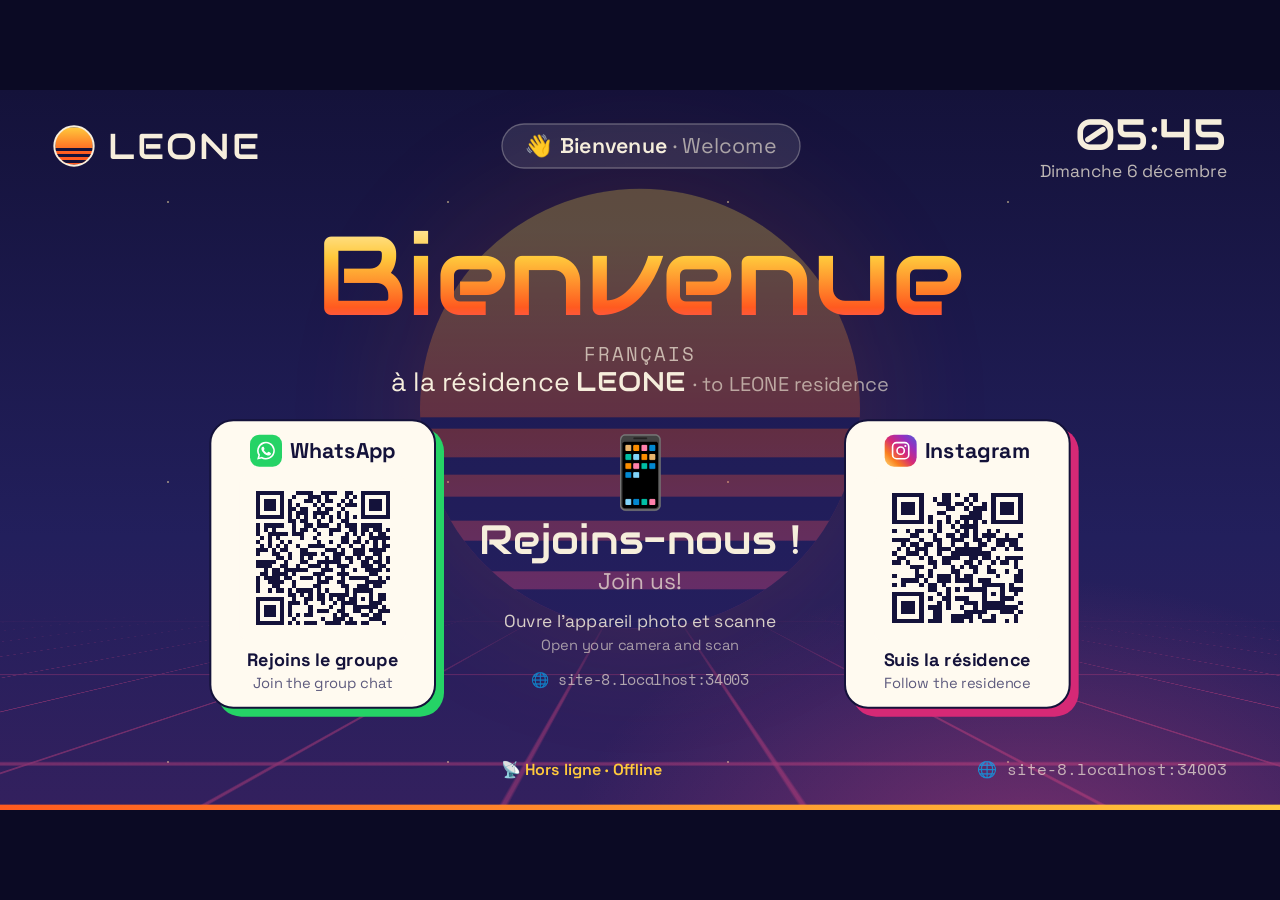
==== tv.html @ 8ae6a583 "Écran TV de la salle commune : carrousel d'infos (tv.html, #/tv) - Carrousel plein écran 1920×1080 m" ====
<!doctype html>
<html lang="fr">
<head>
  <meta charset="utf-8">
  <meta name="viewport" content="width=device-width, initial-scale=1">
  <meta http-equiv="Content-Security-Policy" content="default-src 'self'; script-src 'self'; style-src 'self' 'unsafe-inline'; font-src 'self'; img-src 'self' data: blob: https://*.supabase.co; connect-src 'self' https://*.supabase.co; base-uri 'none'; form-action 'none'; object-src 'none'">
  <meta name="referrer" content="no-referrer">
  <meta name="robots" content="noindex">
  <title>LEONE · TV</title>
  <meta name="theme-color" content="#14123a">
  <link rel="icon" href="data:image/svg+xml,<svg xmlns='http://www.w3.org/2000/svg' viewBox='0 0 64 64'><defs><linearGradient id='g' x1='0' y1='0' x2='0' y2='1'><stop offset='0' stop-color='%23ffd23f'/><stop offset='1' stop-color='%23ff4f1f'/></linearGradient></defs><circle cx='32' cy='32' r='30' fill='url(%23g)'/><rect x='0' y='36' width='64' height='4' fill='%2314123a'/><rect x='0' y='46' width='64' height='5' fill='%2314123a'/></svg>">
  <link rel="stylesheet" href="css/fonts.css">
  <link rel="stylesheet" href="css/tv.css">
</head>
<body class="tv">
  <!-- Écran « carrousel d'infos » pour la TV de la salle commune.
       Plein écran 1920×1080, mis à l'échelle de l'écran, sans menu ni clic.
       Télécommande : ◀ ▶ diapo précédente / suivante, OK = pause. -->
  <div class="tv-stage" id="stage">
    <div class="tv-sky" aria-hidden="true">
      <div class="tv-stars"></div>
      <div class="tv-sun"><i></i><i></i><i></i><i></i><i></i></div>
      <div class="tv-floor"><div class="tv-grid"></div></div>
    </div>

    <header class="tv-top">
      <div class="tv-logo"><span class="tv-logo-sun" aria-hidden="true"></span><span class="tv-logo-word">LEONE</span></div>
      <div class="tv-chip" id="tvChip"></div>
      <div class="tv-clock"><strong id="tvTime">--:--</strong><span id="tvDate"></span></div>
    </header>

    <main class="tv-slides" id="slides"></main>

    <footer class="tv-bottom">
      <div class="tv-dots" id="tvDots"></div>
      <div class="tv-status" id="tvStatus"></div>
      <div class="tv-url" id="tvUrl"></div>
    </footer>
    <div class="tv-progress" aria-hidden="true"><i id="tvProgress"></i></div>
  </div>

  <script src="js/config.js"></script>
  <script src="js/store.js"></script>
  <script src="js/qr.js"></script>
  <script src="js/tv.js"></script>
</body>
</html>
---- css/fonts.css ----
/* Polices hébergées sur le site (aucun appel à Google) — licence SIL OFL 1.1, voir fonts/LICENSE-*.txt */
@font-face {
  font-family: 'Audiowide';
  font-style: normal;
  font-display: swap;
  font-weight: 400;
  src: url(../fonts/audiowide-latin-ext-400-normal.woff2) format('woff2');
  unicode-range: U+0100-02BA,U+02BD-02C5,U+02C7-02CC,U+02CE-02D7,U+02DD-02FF,U+0304,U+0308,U+0329,U+1D00-1DBF,U+1E00-1E9F,U+1EF2-1EFF,U+2020,U+20A0-20AB,U+20AD-20C0,U+2113,U+2C60-2C7F,U+A720-A7FF;
}
@font-face {
  font-family: 'Audiowide';
  font-style: normal;
  font-display: swap;
  font-weight: 400;
  src: url(../fonts/audiowide-latin-400-normal.woff2) format('woff2');
  unicode-range: U+0000-00FF,U+0131,U+0152-0153,U+02BB-02BC,U+02C6,U+02DA,U+02DC,U+0304,U+0308,U+0329,U+2000-206F,U+20AC,U+2122,U+2191,U+2193,U+2212,U+2215,U+FEFF,U+FFFD;
}
@font-face {
  font-family: 'Space Grotesk';
  font-style: normal;
  font-display: swap;
  font-weight: 400;
  src: url(../fonts/space-grotesk-vietnamese-400-normal.woff2) format('woff2');
  unicode-range: U+0102-0103,U+0110-0111,U+0128-0129,U+0168-0169,U+01A0-01A1,U+01AF-01B0,U+0300-0301,U+0303-0304,U+0308-0309,U+0323,U+0329,U+1EA0-1EF9,U+20AB;
}
@font-face {
  font-family: 'Space Grotesk';
  font-style: normal;
  font-display: swap;
  font-weight: 400;
  src: url(../fonts/space-grotesk-latin-ext-400-normal.woff2) format('woff2');
  unicode-range: U+0100-02BA,U+02BD-02C5,U+02C7-02CC,U+02CE-02D7,U+02DD-02FF,U+0304,U+0308,U+0329,U+1D00-1DBF,U+1E00-1E9F,U+1EF2-1EFF,U+2020,U+20A0-20AB,U+20AD-20C0,U+2113,U+2C60-2C7F,U+A720-A7FF;
}
@font-face {
  font-family: 'Space Grotesk';
  font-style: normal;
  font-display: swap;
  font-weight: 400;
  src: url(../fonts/space-grotesk-latin-400-normal.woff2) format('woff2');
  unicode-range: U+0000-00FF,U+0131,U+0152-0153,U+02BB-02BC,U+02C6,U+02DA,U+02DC,U+0304,U+0308,U+0329,U+2000-206F,U+20AC,U+2122,U+2191,U+2193,U+2212,U+2215,U+FEFF,U+FFFD;
}
@font-face {
  font-family: 'Space Grotesk';
  font-style: normal;
  font-display: swap;
  font-weight: 500;
  src: url(../fonts/space-grotesk-vietnamese-500-normal.woff2) format('woff2');
  unicode-range: U+0102-0103,U+0110-0111,U+0128-0129,U+0168-0169,U+01A0-01A1,U+01AF-01B0,U+0300-0301,U+0303-0304,U+0308-0309,U+0323,U+0329,U+1EA0-1EF9,U+20AB;
}
@font-face {
  font-family: 'Space Grotesk';
  font-style: normal;
  font-display: swap;
  font-weight: 500;
  src: url(../fonts/space-grotesk-latin-ext-500-normal.woff2) format('woff2');
  unicode-range: U+0100-02BA,U+02BD-02C5,U+02C7-02CC,U+02CE-02D7,U+02DD-02FF,U+0304,U+0308,U+0329,U+1D00-1DBF,U+1E00-1E9F,U+1EF2-1EFF,U+2020,U+20A0-20AB,U+20AD-20C0,U+2113,U+2C60-2C7F,U+A720-A7FF;
}
@font-face {
  font-family: 'Space Grotesk';
  font-style: normal;
  font-display: swap;
  font-weight: 500;
  src: url(../fonts/space-grotesk-latin-500-normal.woff2) format('woff2');
  unicode-range: U+0000-00FF,U+0131,U+0152-0153,U+02BB-02BC,U+02C6,U+02DA,U+02DC,U+0304,U+0308,U+0329,U+2000-206F,U+20AC,U+2122,U+2191,U+2193,U+2212,U+2215,U+FEFF,U+FFFD;
}
@font-face {
  font-family: 'Space Grotesk';
  font-style: normal;
  font-display: swap;
  font-weight: 600;
  src: url(../fonts/space-grotesk-vietnamese-600-normal.woff2) format('woff2');
  unicode-range: U+0102-0103,U+0110-0111,U+0128-0129,U+0168-0169,U+01A0-01A1,U+01AF-01B0,U+0300-0301,U+0303-0304,U+0308-0309,U+0323,U+0329,U+1EA0-1EF9,U+20AB;
}
@font-face {
  font-family: 'Space Grotesk';
  font-style: normal;
  font-display: swap;
  font-weight: 600;
  src: url(../fonts/space-grotesk-latin-ext-600-normal.woff2) format('woff2');
  unicode-range: U+0100-02BA,U+02BD-02C5,U+02C7-02CC,U+02CE-02D7,U+02DD-02FF,U+0304,U+0308,U+0329,U+1D00-1DBF,U+1E00-1E9F,U+1EF2-1EFF,U+2020,U+20A0-20AB,U+20AD-20C0,U+2113,U+2C60-2C7F,U+A720-A7FF;
}
@font-face {
  font-family: 'Space Grotesk';
  font-style: normal;
  font-display: swap;
  font-weight: 600;
  src: url(../fonts/space-grotesk-latin-600-normal.woff2) format('woff2');
  unicode-range: U+0000-00FF,U+0131,U+0152-0153,U+02BB-02BC,U+02C6,U+02DA,U+02DC,U+0304,U+0308,U+0329,U+2000-206F,U+20AC,U+2122,U+2191,U+2193,U+2212,U+2215,U+FEFF,U+FFFD;
}
@font-face {
  font-family: 'Space Grotesk';
  font-style: normal;
  font-display: swap;
  font-weight: 700;
  src: url(../fonts/space-grotesk-vietnamese-700-normal.woff2) format('woff2');
  unicode-range: U+0102-0103,U+0110-0111,U+0128-0129,U+0168-0169,U+01A0-01A1,U+01AF-01B0,U+0300-0301,U+0303-0304,U+0308-0309,U+0323,U+0329,U+1EA0-1EF9,U+20AB;
}
@font-face {
  font-family: 'Space Grotesk';
  font-style: normal;
  font-display: swap;
  font-weight: 700;
  src: url(../fonts/space-grotesk-latin-ext-700-normal.woff2) format('woff2');
  unicode-range: U+0100-02BA,U+02BD-02C5,U+02C7-02CC,U+02CE-02D7,U+02DD-02FF,U+0304,U+0308,U+0329,U+1D00-1DBF,U+1E00-1E9F,U+1EF2-1EFF,U+2020,U+20A0-20AB,U+20AD-20C0,U+2113,U+2C60-2C7F,U+A720-A7FF;
}
@font-face {
  font-family: 'Space Grotesk';
  font-style: normal;
  font-display: swap;
  font-weight: 700;
  src: url(../fonts/space-grotesk-latin-700-normal.woff2) format('woff2');
  unicode-range: U+0000-00FF,U+0131,U+0152-0153,U+02BB-02BC,U+02C6,U+02DA,U+02DC,U+0304,U+0308,U+0329,U+2000-206F,U+20AC,U+2122,U+2191,U+2193,U+2212,U+2215,U+FEFF,U+FFFD;
}
@font-face {
  font-family: 'Space Mono';
  font-style: normal;
  font-display: swap;
  font-weight: 400;
  src: url(../fonts/space-mono-vietnamese-400-normal.woff2) format('woff2');
  unicode-range: U+0102-0103,U+0110-0111,U+0128-0129,U+0168-0169,U+01A0-01A1,U+01AF-01B0,U+0300-0301,U+0303-0304,U+0308-0309,U+0323,U+0329,U+1EA0-1EF9,U+20AB;
}
@font-face {
  font-family: 'Space Mono';
  font-style: normal;
  font-display: swap;
  font-weight: 400;
  src: url(../fonts/space-mono-latin-ext-400-normal.woff2) format('woff2');
  unicode-range: U+0100-02BA,U+02BD-02C5,U+02C7-02CC,U+02CE-02D7,U+02DD-02FF,U+0304,U+0308,U+0329,U+1D00-1DBF,U+1E00-1E9F,U+1EF2-1EFF,U+2020,U+20A0-20AB,U+20AD-20C0,U+2113,U+2C60-2C7F,U+A720-A7FF;
}
@font-face {
  font-family: 'Space Mono';
  font-style: normal;
  font-display: swap;
  font-weight: 400;
  src: url(../fonts/space-mono-latin-400-normal.woff2) format('woff2');
  unicode-range: U+0000-00FF,U+0131,U+0152-0153,U+02BB-02BC,U+02C6,U+02DA,U+02DC,U+0304,U+0308,U+0329,U+2000-206F,U+20AC,U+2122,U+2191,U+2193,U+2212,U+2215,U+FEFF,U+FFFD;
}
@font-face {
  font-family: 'Space Mono';
  font-style: normal;
  font-display: swap;
  font-weight: 700;
  src: url(../fonts/space-mono-vietnamese-700-normal.woff2) format('woff2');
  unicode-range: U+0102-0103,U+0110-0111,U+0128-0129,U+0168-0169,U+01A0-01A1,U+01AF-01B0,U+0300-0301,U+0303-0304,U+0308-0309,U+0323,U+0329,U+1EA0-1EF9,U+20AB;
}
@font-face {
  font-family: 'Space Mono';
  font-style: normal;
  font-display: swap;
  font-weight: 700;
  src: url(../fonts/space-mono-latin-ext-700-normal.woff2) format('woff2');
  unicode-range: U+0100-02BA,U+02BD-02C5,U+02C7-02CC,U+02CE-02D7,U+02DD-02FF,U+0304,U+0308,U+0329,U+1D00-1DBF,U+1E00-1E9F,U+1EF2-1EFF,U+2020,U+20A0-20AB,U+20AD-20C0,U+2113,U+2C60-2C7F,U+A720-A7FF;
}
@font-face {
  font-family: 'Space Mono';
  font-style: normal;
  font-display: swap;
  font-weight: 700;
  src: url(../fonts/space-mono-latin-700-normal.woff2) format('woff2');
  unicode-range: U+0000-00FF,U+0131,U+0152-0153,U+02BB-02BC,U+02C6,U+02DA,U+02DC,U+0304,U+0308,U+0329,U+2000-206F,U+20AC,U+2122,U+2191,U+2193,U+2212,U+2215,U+FEFF,U+FFFD;
}
---- css/tv.css ----
/* =============================================================
   LEONE — mode TV (tv.html) : scène fixe 1920×1080 mise à l'échelle
   de l'écran. Animations limitées à opacity / transform (fluide même
   sur le processeur modeste d'une TV).
   ============================================================= */
:root {
  --ink: #14123a;
  --ink-2: #221f5c;
  --cream: #f6eedc;
  --paper: #fffaf0;
  --orange: #ff5a1f;
  --sun: #ffc93c;
  --pink: #ff4f8b;
  --teal: #19b5a5;
  --violet: #7b5cff;
  --blue-fr: #1d3fbb;
  --red-fr: #e63946;
  --green: #2f9e5b;
  --muted: #5d5a7d;
  --line: rgba(20, 18, 58, .14);
  --f-display: "Audiowide", "Trebuchet MS", sans-serif;
  --f-body: "Space Grotesk", system-ui, -apple-system, "Segoe UI", sans-serif;
  --f-mono: "Space Mono", ui-monospace, monospace;
  --ease: cubic-bezier(.2, .8, .2, 1);
}

*, *::before, *::after { box-sizing: border-box; }
html, body { margin: 0; height: 100%; overflow: hidden; background: #0b0a24; }
body.tv {
  font-family: var(--f-body);
  color: var(--cream);
  cursor: none;
  -webkit-font-smoothing: antialiased;
  user-select: none;
}
h1, h2, h3, p { margin: 0; }
.en { opacity: .62; font-weight: 400; }

/* ---------------- Scène ---------------- */
.tv-stage {
  position: absolute; left: 50%; top: 50%;
  width: 1920px; height: 1080px;
  transform-origin: 50% 50%;
  overflow: hidden;
  background:
    radial-gradient(1100px 650px at 80% 105%, rgba(255, 79, 139, .30), transparent 62%),
    linear-gradient(180deg, var(--ink) 0%, var(--ink-2) 62%, #33205e 100%);
}
.tv-sky { position: absolute; top: 0; left: 0; right: 0; bottom: 0; pointer-events: none; }
.tv-stars {
  position: absolute; top: 0; left: 0; right: 0; bottom: 0;
  background-image:
    radial-gradient(2px 2px at 20% 30%, #fff 50%, transparent 51%),
    radial-gradient(1.5px 1.5px at 70% 20%, #fff 50%, transparent 51%),
    radial-gradient(2px 2px at 40% 70%, #fff 50%, transparent 51%),
    radial-gradient(1.5px 1.5px at 85% 55%, #fff 50%, transparent 51%),
    radial-gradient(2.5px 2.5px at 60% 40%, #ffe9a8 50%, transparent 51%);
  background-size: 420px 420px;
  opacity: .45;
  animation: tv-twinkle 7s ease-in-out infinite alternate;
}
@keyframes tv-twinkle { to { opacity: .18; } }
.tv-sun {
  position: absolute; right: 120px; bottom: 210px;
  width: 560px; height: 560px; border-radius: 50%;
  background: linear-gradient(180deg, var(--sun) 10%, var(--orange) 55%, var(--pink) 95%);
  box-shadow: 0 0 160px rgba(255, 90, 31, .45);
  overflow: hidden; opacity: .28;
}
.tv-sun i { position: absolute; left: 0; right: 0; background: var(--ink-2); }
.tv-sun i:nth-child(1) { top: 52%; height: 2.5%; } .tv-sun i:nth-child(2) { top: 61%; height: 4%; }
.tv-sun i:nth-child(3) { top: 70%; height: 5.5%; } .tv-sun i:nth-child(4) { top: 80%; height: 7%; }
.tv-sun i:nth-child(5) { top: 91%; height: 9%; }
.tv-floor {
  position: absolute; left: 0; right: 0; bottom: 0; height: 300px;
  overflow: hidden; opacity: .45;
  perspective: 420px;
  -webkit-mask-image: linear-gradient(to bottom, transparent, #000 45%);
  mask-image: linear-gradient(to bottom, transparent, #000 45%);
}
.tv-grid {
  position: absolute; left: -60%; right: -60%; top: 0; height: 900px;
  background-image:
    linear-gradient(rgba(255, 79, 139, .7) 2px, transparent 2px),
    linear-gradient(90deg, rgba(255, 79, 139, .7) 2px, transparent 2px);
  background-size: 90px 90px;
  transform-origin: top center;
  transform: rotateX(62deg) translateY(-90px);
  animation: tv-floor 3.2s linear infinite;
}
@keyframes tv-floor { to { transform: rotateX(62deg) translateY(0); } }

/* ---------------- Bandeau du haut ---------------- */
.tv-top {
  position: absolute; top: 36px; left: 80px; right: 80px; height: 96px;
  display: flex; align-items: center; justify-content: space-between;
  z-index: 3;
}
.tv-logo { display: flex; align-items: center; }
.tv-logo-sun {
  width: 62px; height: 62px; border-radius: 50%; margin-right: 20px;
  background: linear-gradient(180deg, var(--sun), var(--orange) 70%);
  border: 3px solid var(--cream);
  position: relative; overflow: hidden;
}
.tv-logo-sun::after {
  content: ""; position: absolute; left: 0; right: 0; top: 55%; height: 100%;
  background: repeating-linear-gradient(180deg, var(--ink) 0 4px, transparent 4px 9px);
}
.tv-logo-word { font-family: var(--f-display); font-size: 54px; letter-spacing: .06em; }
.tv-chip {
  font-size: 32px; font-weight: 600;
  padding: 12px 34px; border-radius: 999px;
  background: rgba(255, 250, 240, .1);
  border: 2px solid rgba(255, 250, 240, .25);
  white-space: nowrap;
}
.tv-chip:empty { display: none; }
.chip-emoji { margin-right: 4px; }
.tv-clock { text-align: right; line-height: 1; }
.tv-clock strong { display: block; font-family: var(--f-display); font-weight: 400; font-size: 66px; }
.tv-clock span { display: block; font-size: 26px; opacity: .75; margin-top: 8px; }

/* ---------------- Diapositives ---------------- */
.tv-slides { position: absolute; top: 168px; left: 80px; right: 80px; bottom: 124px; z-index: 2; }
.slide {
  position: absolute; top: 0; left: 0; right: 0; bottom: 0;
  opacity: 0; transform: translateY(36px); visibility: hidden;
  transition: opacity .8s var(--ease), transform .8s var(--ease), visibility 0s linear .8s;
}
.slide.is-on { opacity: 1; transform: none; visibility: visible; transition-delay: 0s; }

/* couleurs par thème (mêmes que le site) */
.th-sunset    { --t1: var(--orange); --t2: var(--sun); }
.th-tricolore { --t1: var(--blue-fr); --t2: var(--red-fr); }
.th-ocean     { --t1: var(--teal); --t2: var(--violet); }
.th-neon      { --t1: var(--pink); --t2: var(--violet); }
.th-forest    { --t1: var(--green); --t2: #c8e66b; }
.th-alert     { --t1: var(--orange); --t2: var(--red-fr); }

.s-grid { display: grid; grid-template-columns: minmax(0, 1fr) 400px; grid-gap: 64px; height: 100%; align-items: center; }
.s-main { min-width: 0; }

.eyebrow { display: flex; align-items: center; font-size: 30px; margin-bottom: 20px; }
.pill {
  display: inline-block; padding: 8px 24px; border-radius: 999px;
  background: var(--sun); color: var(--ink); font-weight: 700;
}
.pill .en { opacity: .7; }
.pill-live { background: var(--orange); color: #fff; animation: tv-pulse 1.6s ease-in-out infinite; }
@keyframes tv-pulse { 50% { opacity: .72; } }
.pill-ok { background: var(--teal); color: #fff; font-family: var(--f-body); font-size: 22px; vertical-align: middle; padding: 4px 16px; }
.cat { margin-left: 18px; opacity: .75; }

.s-title { font-family: var(--f-display); font-weight: 400; font-size: 88px; line-height: 1.06; letter-spacing: .01em; overflow-wrap: anywhere; }
.s-sub { font-size: 36px; opacity: .65; margin-top: 10px; }

/* carte crème façon site, ombre décalée de la couleur du thème */
.tv-panel {
  background: var(--paper); color: var(--ink);
  border: 3px solid var(--ink); border-radius: 32px;
  box-shadow: 10px 10px 0 var(--t1, var(--orange));
  padding: 30px 40px;
}
.tv-panel .en { color: var(--muted); opacity: 1; }
.bar { display: block; height: 12px; border-radius: 99px; background: rgba(20, 18, 58, .12); overflow: hidden; }
.bar i { display: block; height: 100%; border-radius: inherit; background: linear-gradient(90deg, var(--t1, var(--orange)), var(--t2, var(--sun))); }

/* ---- QR code ---- */
.qr-card {
  background: var(--paper); color: var(--ink);
  border: 3px solid var(--ink); border-radius: 36px;
  box-shadow: 10px 10px 0 var(--t1, var(--orange));
  padding: 26px 26px 24px; text-align: center;
}
.qr svg { display: block; width: 100%; height: auto; border-radius: 14px; }
.qr-fr { font-size: 30px; font-weight: 700; line-height: 1.2; margin-top: 16px; }
.qr-en { font-size: 24px; color: var(--muted); margin-top: 4px; }
.qr-url { font-family: var(--f-mono); font-size: 19px; color: var(--muted); margin-top: 10px; overflow-wrap: anywhere; }

/* ---- Événement ---- */
.ev-head { display: flex; align-items: center; margin-bottom: 24px; }
.ev-emoji {
  flex: none; width: 140px; height: 140px; margin-right: 34px;
  border-radius: 36px; display: flex; align-items: center; justify-content: center;
  font-size: 82px; line-height: 1;
  background: linear-gradient(135deg, var(--t1), var(--t2));
  border: 3px solid var(--cream);
  box-shadow: 8px 8px 0 rgba(0, 0, 0, .35);
}
.th-tricolore .ev-emoji { background: linear-gradient(90deg, var(--blue-fr) 0 33.3%, #f4f1ea 33.3% 66.6%, var(--red-fr) 66.6%); }
.ev-titles { min-width: 0; }
/* titre : 2 lignes maximum, plus petit s'il est long */
.ev-titles .s-title { display: -webkit-box; -webkit-line-clamp: 2; -webkit-box-orient: vertical; overflow: hidden; }
.s-title.t-m { font-size: 72px; }
.s-title.t-l { font-size: 60px; }
.ev-titles .s-sub { font-size: 30px; margin-top: 8px; white-space: nowrap; overflow: hidden; text-overflow: ellipsis; }
.facts { display: flex; flex-wrap: wrap; margin: 0 0 14px -12px; }
.fact {
  font-size: 27px; margin: 0 0 12px 12px; padding: 8px 22px; border-radius: 999px;
  background: rgba(255, 250, 240, .12); border: 2px solid rgba(255, 250, 240, .22);
  white-space: nowrap;
}
.ev-row { display: grid; grid-template-columns: auto minmax(0, 1fr); grid-gap: 32px; align-items: stretch; }
.countdown { display: flex; align-items: center; padding: 24px 26px; }
.countdown div { text-align: center; min-width: 104px; padding: 16px 8px 12px; border-radius: 18px; background: rgba(20, 18, 58, .07); }
.countdown div + div { margin-left: 14px; }
.countdown strong { display: block; font-family: var(--f-display); font-weight: 400; font-size: 66px; line-height: 1; }
.countdown span { display: block; font-size: 20px; color: var(--muted); text-transform: uppercase; letter-spacing: .12em; margin-top: 8px; }
.live-now { display: flex; flex-direction: column; justify-content: center; }
.live-now strong { font-family: var(--f-display); font-weight: 400; font-size: 54px; }
.live-now .en { font-size: 28px; margin-top: 6px; }
.tv-panel.needs { padding: 24px 34px; }
.needs h3 { font-size: 26px; font-weight: 700; margin-bottom: 12px; }
.need {
  display: grid; grid-template-columns: 50px minmax(0, 1fr) auto; grid-template-rows: auto auto;
  grid-column-gap: 16px; align-items: center; font-size: 27px; margin-bottom: 10px;
}
.need:last-child { margin-bottom: 0; }
.need-emoji { grid-row: 1 / 3; font-size: 34px; text-align: center; }
.need-label { white-space: nowrap; overflow: hidden; text-overflow: ellipsis; }
.need-count { font-family: var(--f-mono); font-weight: 700; }
.need .bar { grid-column: 2 / 4; margin-top: 6px; }
.all-set { font-size: 32px; font-weight: 700; }
.desc p { font-size: 30px; line-height: 1.45; }

/* ---- Info ---- */
.tv-panel.info { padding: 56px 64px; }
.info .s-title { font-size: 70px; display: -webkit-box; -webkit-line-clamp: 3; -webkit-box-orient: vertical; overflow: hidden; }
.info .s-sub { color: var(--muted); opacity: 1; }
.s-body {
  font-size: 36px; line-height: 1.45; margin-top: 30px; white-space: pre-line;
  display: -webkit-box; -webkit-line-clamp: 7; -webkit-box-orient: vertical; overflow: hidden;
}
.s-body.en { font-size: 28px; margin-top: 22px; -webkit-line-clamp: 3; }
.info.is-important { border-color: var(--orange); border-width: 5px; }
.info.is-important .s-title { color: #c6370a; }

/* ---- Sondage ---- */
.tv-panel.poll { padding: 48px 58px; }
.poll .s-title { font-size: 60px; }
.poll .s-sub { color: var(--muted); opacity: 1; font-size: 32px; }
.poll-opts { list-style: none; margin: 34px 0 0; padding: 0; }
.poll-opts li { display: grid; grid-template-columns: minmax(0, 1fr) auto; grid-row-gap: 8px; font-size: 32px; margin-bottom: 18px; }
.poll-opts .bar { grid-column: 1 / 3; height: 18px; }
.po-label { overflow: hidden; text-overflow: ellipsis; white-space: nowrap; }
.po-pct { font-family: var(--f-mono); font-weight: 700; margin-left: 20px; }
.poll-opts .is-lead .po-label { font-weight: 700; }
.poll-meta { font-size: 26px; color: var(--muted); margin-top: 26px; }

/* ---- Idées ---- */
.idea { display: grid; grid-template-columns: 90px minmax(0, 1fr) auto; grid-column-gap: 30px; align-items: center; padding: 28px 38px; margin-bottom: 28px; }
.idea:last-child { margin-bottom: 0; }
.idea-rank { font-family: var(--f-display); font-size: 70px; color: var(--t1); text-align: center; }
.idea h3 { font-size: 40px; font-weight: 700; line-height: 1.15; }
.idea p { font-size: 26px; color: var(--muted); margin-top: 8px; }
.idea-votes { font-family: var(--f-mono); font-size: 34px; font-weight: 700; white-space: nowrap; }
.idea-votes span { margin-left: 24px; }

/* ---- Petites annonces ---- */
.ads { display: grid; grid-template-columns: 1fr 1fr; grid-gap: 30px; }
.ad { display: flex; align-items: center; padding: 24px; min-height: 230px; }
.ad-img, .ad-emoji { flex: none; width: 160px; height: 160px; border-radius: 22px; margin-right: 26px; }
.ad-img { object-fit: cover; border: 3px solid var(--ink); }
.ad-img.is-broken { display: none; }
.ad-emoji { display: flex; align-items: center; justify-content: center; font-size: 84px; background: linear-gradient(135deg, var(--t1), var(--t2)); }
.ad-text { min-width: 0; }
.ad-kind { font-size: 22px; font-weight: 700; text-transform: uppercase; letter-spacing: .04em; color: #1f7a45; margin-bottom: 6px; }
.ad h3 { font-size: 34px; font-weight: 700; line-height: 1.15; }
.ad-body { font-size: 23px; color: var(--muted); margin-top: 8px; display: -webkit-box; -webkit-line-clamp: 2; -webkit-box-orient: vertical; overflow: hidden; }

/* ---- Bienvenue (3 min, animée) ---- */
.tv-sun { transition: opacity 1.2s; }
.tv-stage.is-welcome .tv-sun { opacity: 0; } /* le soleil de la page Bienvenue prend le relais */
.s-welcome {
  position: relative; height: 100%;
  display: flex; flex-direction: column; align-items: center; justify-content: center;
  text-align: center;
}
/* emojis qui montent doucement sur tout l'écran (animés seulement quand la page est affichée) */
.w-floaters { position: absolute; left: -80px; right: -80px; top: -168px; bottom: -124px; overflow: hidden; pointer-events: none; }
.w-floaters span { position: absolute; bottom: -120px; font-size: 64px; line-height: 1; opacity: 0; }
.slide.is-on .w-floaters span { animation: w-float 20s linear infinite; }
@keyframes w-float {
  0% { transform: translateY(0) rotate(-10deg); opacity: 0; }
  10% { opacity: .32; }
  85% { opacity: .32; }
  100% { transform: translateY(-1320px) rotate(14deg); opacity: 0; }
}
/* grand soleil qui se lève lentement pendant les 3 minutes */
.w-sun {
  position: absolute; left: 50%; top: 10px; margin-left: -330px;
  width: 660px; height: 660px; border-radius: 50%; overflow: hidden;
  background: linear-gradient(180deg, var(--sun) 10%, var(--orange) 55%, var(--pink) 95%);
  box-shadow: 0 0 220px rgba(255, 90, 31, .5);
  opacity: .3; transform: translateY(150px);
}
.w-sun i { position: absolute; left: 0; right: 0; background: var(--ink-2); }
.w-sun i:nth-child(1) { top: 52%; height: 2.5%; } .w-sun i:nth-child(2) { top: 61%; height: 4%; }
.w-sun i:nth-child(3) { top: 70%; height: 5.5%; } .w-sun i:nth-child(4) { top: 80%; height: 7%; }
.w-sun i:nth-child(5) { top: 91%; height: 9%; }
.slide.is-on .w-sun { animation: w-sunrise 180s linear both, w-glow 5s ease-in-out infinite alternate; }
@keyframes w-sunrise { from { transform: translateY(150px); } to { transform: translateY(-30px); } }
@keyframes w-glow { from { opacity: .26; } to { opacity: .42; } }

/* « Bienvenue » dans les 20 langues du site, à tour de rôle */
.w-greet-box { position: relative; width: 100%; height: 210px; display: flex; flex-direction: column; align-items: center; justify-content: center; }
.w-greet {
  max-width: 100%; padding: 0 24px;
  font-family: var(--f-display); font-weight: 400; font-size: 168px; line-height: 1.12; white-space: nowrap;
  color: var(--sun);
  background: linear-gradient(180deg, #fff3c4 0%, var(--sun) 35%, var(--orange) 75%, var(--pink));
  -webkit-background-clip: text; background-clip: text; -webkit-text-fill-color: transparent;
}
.w-lang { font-family: var(--f-mono); font-size: 28px; letter-spacing: .14em; text-transform: uppercase; opacity: .7; margin-top: 2px; }
.w-greet, .w-lang { transition: opacity .4s, transform .4s; }
.w-greet-box.is-out .w-greet, .w-greet-box.is-out .w-lang { opacity: 0; transform: translateY(-36px) scale(.98); }
.w-greet-box.is-in .w-greet { animation: w-in .7s var(--ease) both; }
.w-greet-box.is-in .w-lang { animation: w-in .7s .12s var(--ease) both; }
@keyframes w-in { from { opacity: 0; transform: translateY(46px) scale(.96); } }

.w-tag { position: relative; font-size: 40px; margin-top: 6px; }
.w-tag strong { font-family: var(--f-display); font-weight: 400; letter-spacing: .04em; }
.w-tag .en { font-size: 30px; }

.w-row { position: relative; display: flex; align-items: center; justify-content: center; margin-top: 30px; }
.social-card {
  position: relative; width: 340px;
  background: var(--paper); color: var(--ink);
  border: 3px solid var(--ink); border-radius: 36px;
  padding: 20px 24px 22px; text-align: center;
}
.social-card.is-wa { box-shadow: 12px 12px 0 #25d366; }
.social-card.is-ig { box-shadow: 12px 12px 0 #d62976; }
/* onde qui attire l'œil autour des QR codes (le QR lui-même reste immobile) */
.social-card::before {
  content: ""; position: absolute; top: -16px; left: -16px; right: -16px; bottom: -16px;
  border-radius: 48px; border: 4px solid #25d366; opacity: 0;
}
.social-card.is-ig::before { border-color: #d62976; }
.slide.is-on .social-card::before { animation: w-ring 3s ease-out infinite; }
.slide.is-on .social-card.is-ig::before { animation-delay: 1.5s; }
@keyframes w-ring { 0% { opacity: .75; transform: scale(.97); } 100% { opacity: 0; transform: scale(1.1); } }
.social-head { display: flex; align-items: center; justify-content: center; font-size: 32px; font-weight: 700; margin-bottom: 12px; }
.social-ico { display: inline-flex; align-items: center; justify-content: center; width: 48px; height: 48px; border-radius: 14px; margin-right: 12px; color: #fff; }
.social-ico svg { width: 32px; height: 32px; }
.is-wa .social-ico { background: #25d366; }
.is-ig .social-ico { background: linear-gradient(45deg, #feda75, #fa7e1e 25%, #d62976 50%, #962fbf 75%, #4f5bd5); }
.social-card .qr svg { width: 250px; margin: 0 auto; }
.social-card .qr-fr { font-size: 27px; margin-top: 12px; }
.social-card .qr-en { font-size: 22px; }

.w-join { width: 500px; margin: 0 56px; }
.w-phone { display: inline-block; font-size: 104px; line-height: 1; }
.slide.is-on .w-phone { animation: w-bob 2.4s ease-in-out infinite; }
@keyframes w-bob { 50% { transform: translateY(-18px) rotate(-6deg); } }
.w-join-fr { font-family: var(--f-display); font-size: 62px; line-height: 1.1; margin-top: 16px; }
.w-join-en { font-size: 34px; opacity: .7; margin-top: 6px; }
.w-join-hint { font-size: 26px; opacity: .85; margin-top: 22px; }
.w-join-hint.en { font-size: 22px; opacity: .6; margin-top: 4px; }
.w-site { font-family: var(--f-mono); font-size: 22px; opacity: .65; margin-top: 22px; }
.w-site-qr svg { width: 250px; margin: 18px auto 0; border-radius: 14px; }

/* ---------------- Bas d'écran ---------------- */
.tv-bottom {
  position: absolute; left: 80px; right: 80px; bottom: 36px; height: 52px;
  display: flex; align-items: center; justify-content: space-between;
  font-size: 24px; z-index: 3;
}
.tv-dots { display: flex; align-items: center; min-width: 200px; }
.tv-dots i {
  display: block; width: 14px; height: 14px; margin-right: 12px; border-radius: 99px;
  background: rgba(255, 250, 240, .3);
  transition: width .4s var(--ease), background-color .4s;
}
.tv-dots i.is-on { width: 46px; background: var(--sun); }
.tv-status { font-weight: 600; }
.tv-status.is-warn { color: var(--sun); }
.tv-url { font-family: var(--f-mono); opacity: .7; }
.tv-progress { position: absolute; left: 0; right: 0; bottom: 0; height: 8px; background: rgba(255, 250, 240, .08); z-index: 3; }
.tv-progress i {
  display: block; height: 100%;
  background: linear-gradient(90deg, var(--orange), var(--sun));
  transform-origin: left center; transform: scaleX(0);
}

/* économie d'énergie / confort : pas d'animations si l'appareil le demande */
@media (prefers-reduced-motion: reduce) {
  .tv-stars, .tv-grid, .pill-live, .slide.is-on .w-floaters span, .slide.is-on .w-sun,
  .slide.is-on .w-phone, .slide.is-on .social-card::before { animation: none; }
  .w-floaters { display: none; }
  .slide { transition: opacity .4s linear, visibility 0s linear .4s; transform: none; }
}
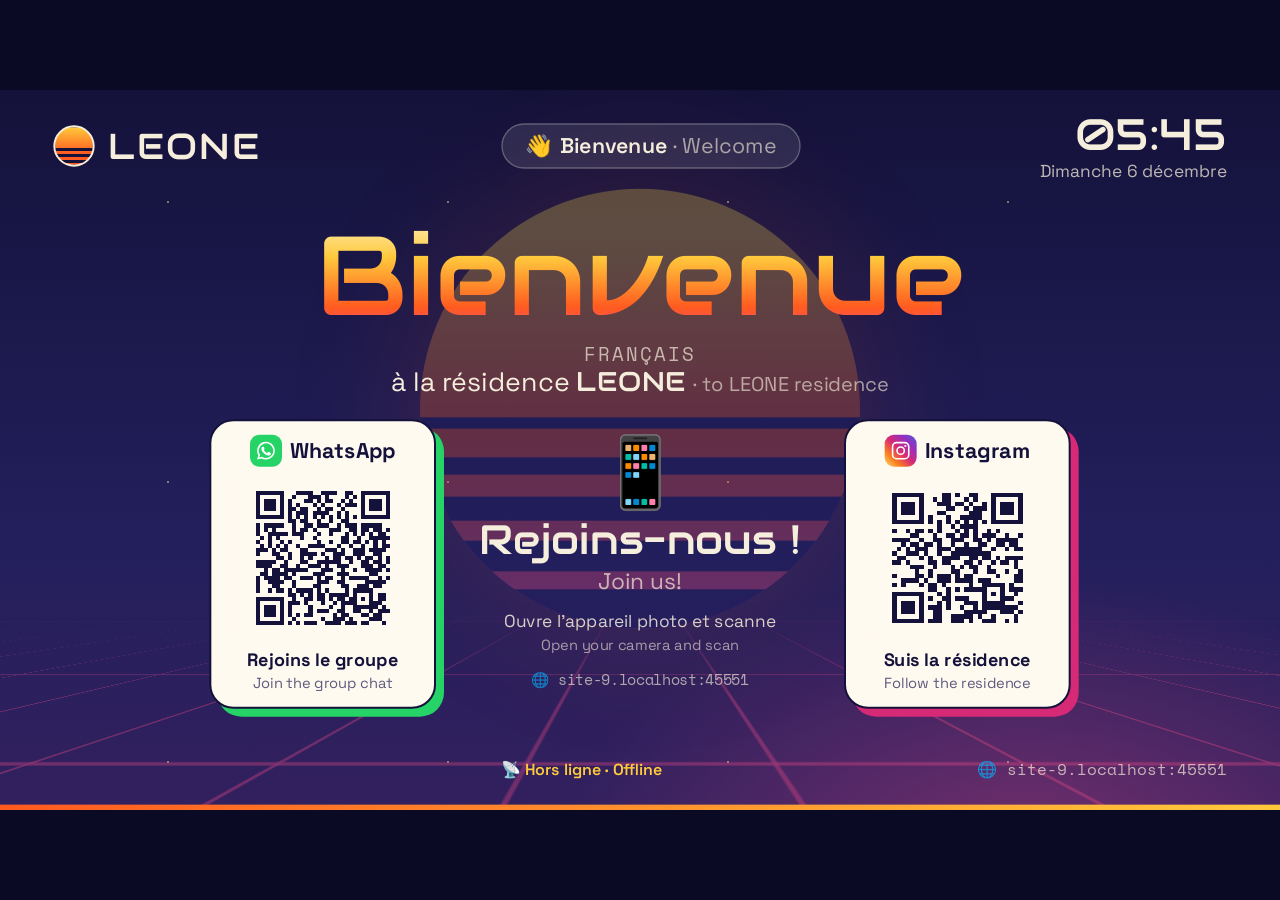
==== commit e9c4b2a7: "Écran TV : mode d'emploi, mises à jour immédiates, veille et réveil - Mode d'emploi dans le carrouse" ====
--- a/tv.html
+++ b/tv.html
@@ -2,7 +2,7 @@
 <html lang="fr">
 <head>
   <meta charset="utf-8">
-  <meta name="viewport" content="width=device-width, initial-scale=1">
+  <meta name="viewport" content="width=device-width, initial-scale=1, minimum-scale=1, maximum-scale=1, user-scalable=no">
   <meta http-equiv="Content-Security-Policy" content="default-src 'self'; script-src 'self'; style-src 'self' 'unsafe-inline'; font-src 'self'; img-src 'self' data: blob: https://*.supabase.co; connect-src 'self' https://*.supabase.co; base-uri 'none'; form-action 'none'; object-src 'none'">
   <meta name="referrer" content="no-referrer">
   <meta name="robots" content="noindex">
@@ -38,6 +38,8 @@
     </footer>
     <div class="tv-progress" aria-hidden="true"><i id="tvProgress"></i></div>
   </div>
+  <!-- voile sombre : luminosité réduite quand personne ne touche la télécommande -->
+  <div class="tv-dim" id="tvDim" aria-hidden="true"></div>
 
   <script src="js/config.js"></script>
   <script src="js/store.js"></script>
--- a/css/tv.css
+++ b/css/tv.css
@@ -269,6 +269,26 @@
 .ad h3 { font-size: 34px; font-weight: 700; line-height: 1.15; }
 .ad-body { font-size: 23px; color: var(--muted); margin-top: 8px; display: -webkit-box; -webkit-line-clamp: 2; -webkit-box-orient: vertical; overflow: hidden; }
 
+/* mise à jour des données sur place : pas de fondu */
+.tv-slides.instant .slide { transition: none !important; }
+
+/* ---- Mode d'emploi ---- */
+.tv-panel.guide { display: flex; align-items: flex-start; padding: 44px 52px; max-height: 788px; overflow: hidden; }
+.guide-text { flex: 1; min-width: 0; }
+.guide-eyebrow { font-size: 26px; font-weight: 600; color: #127f74; margin-bottom: 14px; }
+.guide .s-title { font-size: 58px; display: -webkit-box; -webkit-line-clamp: 2; -webkit-box-orient: vertical; overflow: hidden; }
+.guide-body { font-size: 30px; line-height: 1.45; margin-top: 26px; }
+.guide-body p { margin: 0 0 16px; }
+.guide-body ol, .guide-body ul { margin: 0 0 16px; padding-left: 1.4em; }
+.guide-body li { margin-bottom: 10px; }
+.guide-body li::marker { color: var(--t1); font-weight: 700; }
+.guide-body strong { color: var(--ink); }
+.guide-body .callout { border-left: 6px solid var(--t1); background: rgba(25, 181, 165, .1); padding: 12px 20px; border-radius: 0 14px 14px 0; }
+.guide-photo { flex: none; width: 430px; margin: 0 0 0 44px; }
+.guide-photo img { display: block; width: 100%; height: 420px; object-fit: contain; background: #fff; border-radius: 22px; border: 3px solid var(--ink); }
+.guide-photo img.is-broken { display: none; }
+.guide-photo figcaption { font-size: 22px; color: var(--muted); text-align: center; margin-top: 12px; }
+
 /* ---- Bienvenue (3 min, animée) ---- */
 .tv-sun { transition: opacity 1.2s; }
 .tv-stage.is-welcome .tv-sun { opacity: 0; } /* le soleil de la page Bienvenue prend le relais */
@@ -384,6 +404,14 @@
   transform-origin: left center; transform: scaleX(0);
 }
 
+/* veille : voile noir sur tout l'écran (la page ne peut pas piloter le rétroéclairage de la TV) */
+.tv-dim {
+  position: fixed; top: 0; left: 0; right: 0; bottom: 0; z-index: 10;
+  background: #000; opacity: 0; pointer-events: none;
+  transition: opacity .6s ease;          /* rallumage rapide */
+}
+.tv-dim.is-on { opacity: .65; transition-duration: 4s; } /* assombrissement en douceur */
+
 /* économie d'énergie / confort : pas d'animations si l'appareil le demande */
 @media (prefers-reduced-motion: reduce) {
   .tv-stars, .tv-grid, .pill-live, .slide.is-on .w-floaters span, .slide.is-on .w-sun,
